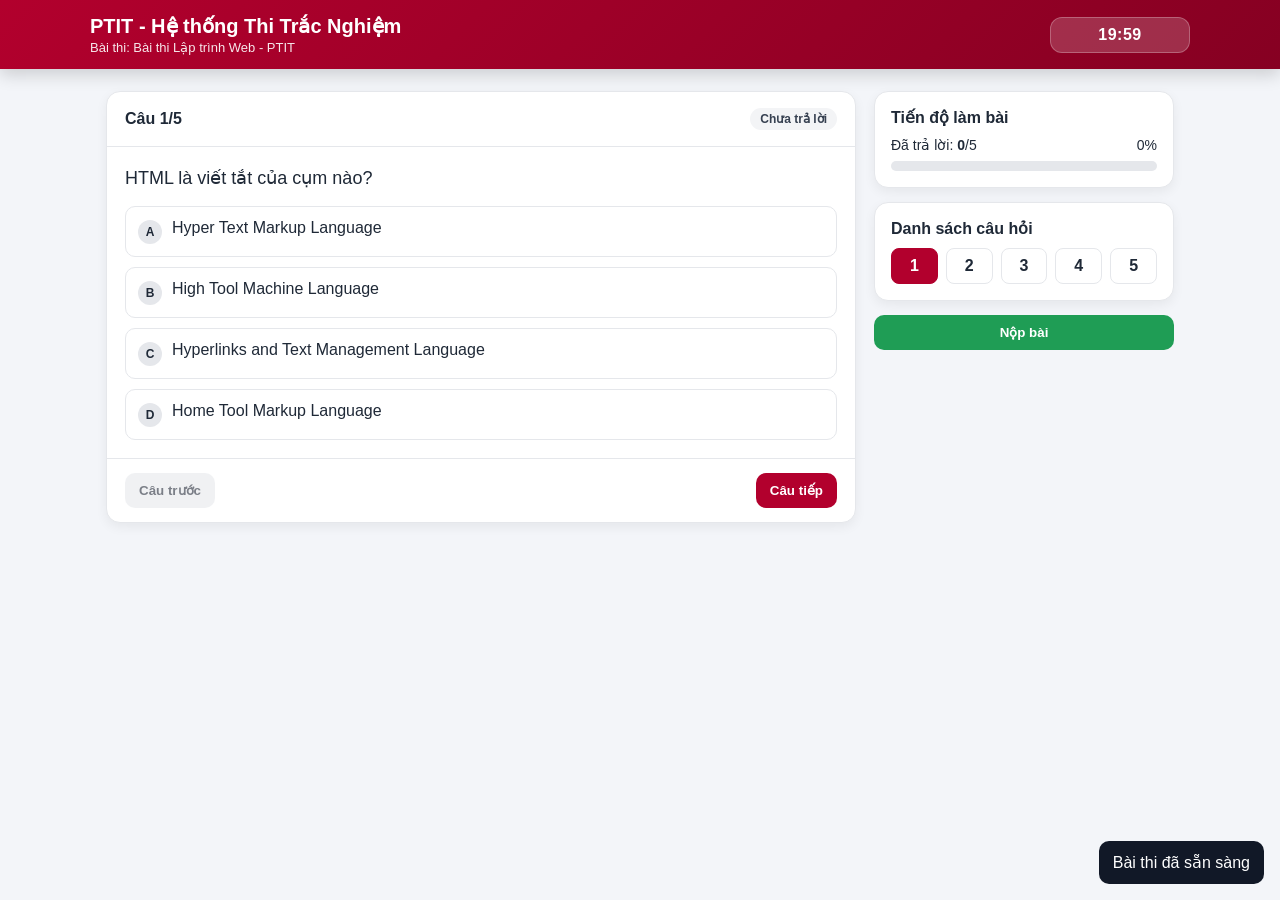
==== index.html @ 51de619d "version 1.0" ====
<!DOCTYPE html>
<html lang="vi">
<head>
	<meta charset="UTF-8" />
	<meta name="viewport" content="width=device-width, initial-scale=1.0" />
	<title>PTIT - Trang Bài Thi</title>
	<style>
		:root {
			--ptit-red: #b2002d;
			--ptit-red-dark: #860022;
			--bg: #f3f5f9;
			--card: #ffffff;
			--ok: #1f9d55;
			--bad: #d64545;
			--text: #1f2937;
			--muted: #6b7280;
			--line: #e5e7eb;
		}
		* { box-sizing: border-box; }
		body {
			margin: 0;
			font-family: "Segoe UI", Tahoma, Geneva, Verdana, sans-serif;
			color: var(--text);
			background: var(--bg);
		}
		.header {
			position: sticky;
			top: 0;
			z-index: 50;
			background: linear-gradient(135deg, var(--ptit-red), var(--ptit-red-dark));
			color: #fff;
			padding: 14px 24px;
			box-shadow: 0 6px 16px rgba(0, 0, 0, 0.16);
		}
		.header-wrap {
			max-width: 1100px;
			margin: 0 auto;
			display: flex;
			align-items: center;
			justify-content: space-between;
			gap: 16px;
		}
		.title { font-weight: 700; font-size: 20px; }
		.sub { opacity: 0.9; font-size: 13px; margin-top: 2px; }
		.timer {
			background: rgba(255,255,255,0.18);
			border: 1px solid rgba(255,255,255,0.25);
			border-radius: 12px;
			padding: 8px 14px;
			min-width: 140px;
			text-align: center;
			font-weight: 700;
			letter-spacing: 0.5px;
		}
		.timer.warn { background: rgba(255, 193, 7, 0.9); color: #111827; }
		.timer.danger { background: rgba(220, 53, 69, 0.95); }
		.layout {
			max-width: 1100px;
			margin: 22px auto;
			padding: 0 16px;
			display: grid;
			grid-template-columns: 1fr 300px;
			gap: 18px;
		}
		.card {
			background: var(--card);
			border: 1px solid var(--line);
			border-radius: 14px;
			box-shadow: 0 4px 12px rgba(0,0,0,0.06);
		}
		.question-head {
			padding: 16px 18px;
			border-bottom: 1px solid var(--line);
			display: flex;
			align-items: center;
			justify-content: space-between;
			gap: 12px;
		}
		.badge {
			font-size: 12px;
			border-radius: 999px;
			padding: 4px 10px;
			font-weight: 600;
			background: #f3f4f6;
			color: #374151;
		}
		.badge.ok { background: #e8f7ef; color: #0f7c3a; }
		.question-body { padding: 18px; }
		.question-text { font-size: 18px; margin: 0 0 14px; line-height: 1.5; }
		.opts { display: grid; gap: 10px; }
		.opt {
			border: 1px solid var(--line);
			border-radius: 10px;
			padding: 12px;
			cursor: pointer;
			display: flex;
			gap: 10px;
			align-items: flex-start;
			transition: all .2s ease;
		}
		.opt:hover { border-color: var(--ptit-red); background: #fff7f9; }
		.opt.active { border-color: var(--ptit-red); background: #fff1f4; }
		.letter {
			width: 24px;
			height: 24px;
			border-radius: 50%;
			background: #e5e7eb;
			display: inline-flex;
			align-items: center;
			justify-content: center;
			font-weight: 700;
			font-size: 12px;
			flex-shrink: 0;
			margin-top: 1px;
		}
		.opt.active .letter { background: var(--ptit-red); color: #fff; }
		.q-nav {
			border-top: 1px solid var(--line);
			padding: 14px 18px;
			display: flex;
			justify-content: space-between;
			gap: 10px;
		}
		.btn {
			border: none;
			border-radius: 10px;
			padding: 10px 14px;
			cursor: pointer;
			font-weight: 600;
		}
		.btn:disabled { opacity: 0.55; cursor: not-allowed; }
		.btn-primary { background: var(--ptit-red); color: #fff; }
		.btn-secondary { background: #e5e7eb; color: #111827; }
		.btn-success { background: var(--ok); color: #fff; }
		.sidebar-box { padding: 16px; margin-bottom: 14px; }
		.sidebar-title { font-weight: 700; margin-bottom: 10px; }
		.progress {
			height: 10px;
			background: #e5e7eb;
			border-radius: 999px;
			overflow: hidden;
		}
		.progress > div {
			height: 100%;
			width: 0;
			background: linear-gradient(90deg, #1f9d55, #22c55e);
			transition: width .2s ease;
		}
		.grid {
			display: grid;
			grid-template-columns: repeat(5, 1fr);
			gap: 8px;
		}
		.q-item {
			text-align: center;
			padding: 8px 0;
			border: 1px solid var(--line);
			border-radius: 8px;
			cursor: pointer;
			user-select: none;
			font-weight: 600;
		}
		.q-item.current { background: var(--ptit-red); color: #fff; border-color: var(--ptit-red); }
		.q-item.done { background: #e8f7ef; color: #0f7c3a; border-color: #a7e1c0; }
		.q-item.current.done { background: #0f7c3a; color: #fff; border-color: #0f7c3a; }
		.overlay {
			position: fixed;
			inset: 0;
			background: rgba(0,0,0,0.55);
			display: none;
			align-items: center;
			justify-content: center;
			z-index: 100;
			padding: 16px;
		}
		.overlay.active { display: flex; }
		.modal {
			max-width: 450px;
			width: 100%;
			background: #fff;
			border-radius: 14px;
			padding: 18px;
			border: 1px solid var(--line);
		}
		.modal h3 { margin-top: 0; }
		.note { color: var(--muted); font-size: 14px; }
		.summary-row {
			display: flex;
			justify-content: space-between;
			padding: 8px 0;
			border-bottom: 1px dashed #e5e7eb;
			font-size: 14px;
		}
		.summary-row:last-child { border-bottom: none; }
		.modal-actions { display: flex; gap: 10px; margin-top: 12px; }
		.toast {
			position: fixed;
			right: 16px;
			bottom: 16px;
			background: #111827;
			color: #fff;
			padding: 12px 14px;
			border-radius: 10px;
			display: none;
			z-index: 200;
		}
		.toast.show { display: block; }
		@media (max-width: 900px) {
			.layout { grid-template-columns: 1fr; }
			.header-wrap { flex-direction: column; align-items: flex-start; }
		}
	</style>
</head>
<body>
	<header class="header">
		<div class="header-wrap">
			<div>
				<div class="title">PTIT - Hệ thống Thi Trắc Nghiệm</div>
				<div class="sub" id="examInfo">Bài thi: Lập trình Web cơ bản</div>
			</div>
			<div class="timer" id="timer">20:00</div>
		</div>
	</header>

	<main class="layout">
		<section class="card" id="questionCard"></section>

		<aside>
			<div class="card sidebar-box">
				<div class="sidebar-title">Tiến độ làm bài</div>
				<div style="display:flex;justify-content:space-between;font-size:14px;margin-bottom:8px;">
					<span>Đã trả lời: <strong id="doneCount">0</strong>/<span id="totalCount">0</span></span>
					<span id="donePercent">0%</span>
				</div>
				<div class="progress"><div id="progressBar"></div></div>
			</div>
			<div class="card sidebar-box">
				<div class="sidebar-title">Danh sách câu hỏi</div>
				<div class="grid" id="qGrid"></div>
			</div>
			<button class="btn btn-success" style="width:100%;" id="submitBtn">Nộp bài</button>
		</aside>
	</main>

	<div class="overlay" id="submitOverlay">
		<div class="modal">
			<h3>Xác nhận nộp bài</h3>
			<p class="note">Bạn có chắc chắn muốn nộp bài? Sau khi nộp sẽ không sửa được đáp án.</p>
			<div id="submitSummary"></div>
			<div class="modal-actions">
				<button class="btn btn-secondary" id="cancelSubmit">Quay lại</button>
				<button class="btn btn-primary" id="confirmSubmit">Nộp bài ngay</button>
			</div>
		</div>
	</div>

	<div class="overlay" id="noticeOverlay">
		<div class="modal">
			<h3 id="noticeTitle">Thông báo</h3>
			<p class="note" id="noticeText"></p>
			<div class="modal-actions">
				<button class="btn btn-primary" id="goResultBtn">Xem kết quả</button>
			</div>
		</div>
	</div>

	<div class="toast" id="toast"></div>

	<script>
		const exam = {
			id: "PTIT-WEB-01",
			title: "Bài thi Lập trình Web - PTIT",
			subject: "Lập trình Web",
			durationSec: 20 * 60
		};

		const questions = [
			{
				id: 1,
				topic: "HTML",
				text: "HTML là viết tắt của cụm nào?",
				options: [
					"Hyper Text Markup Language",
					"High Tool Machine Language",
					"Hyperlinks and Text Management Language",
					"Home Tool Markup Language"
				],
				correct: 0,
				explain: "HTML là Hyper Text Markup Language."
			},
			{
				id: 2,
				topic: "CSS",
				text: "Thuộc tính CSS nào dùng để đổi màu chữ?",
				options: ["font-color", "text-color", "color", "foreground"],
				correct: 2,
				explain: "Thuộc tính đúng là color."
			},
			{
				id: 3,
				topic: "JavaScript",
				text: "Phương thức nào lấy phần tử theo id?",
				options: ["getElementById", "queryById", "selectById", "findElement"],
				correct: 0,
				explain: "Dùng document.getElementById()."
			},
			{
				id: 4,
				topic: "HTML",
				text: "Thẻ nào dùng để tạo liên kết?",
				options: ["<link>", "<a>", "<href>", "<url>"],
				correct: 1,
				explain: "Thẻ anchor <a> tạo hyperlink."
			},
			{
				id: 5,
				topic: "JavaScript",
				text: "Khai báo nào hợp lệ trong ES6?",
				options: ["var", "let", "const", "Cả 3 đáp án"],
				correct: 3,
				explain: "ES6 hỗ trợ var, let và const."
			}
		];

		let current = 0;
		let answers = {};
		let left = exam.durationSec;
		let timer = null;
		let submitted = false;

		const timerEl = document.getElementById("timer");
		const questionCard = document.getElementById("questionCard");
		const qGrid = document.getElementById("qGrid");
		const doneCountEl = document.getElementById("doneCount");
		const donePercentEl = document.getElementById("donePercent");
		const totalCountEl = document.getElementById("totalCount");
		const progressBar = document.getElementById("progressBar");

		document.getElementById("examInfo").textContent = `Bài thi: ${exam.title}`;
		totalCountEl.textContent = questions.length;

		function formatTime(totalSec) {
			const m = Math.floor(totalSec / 60).toString().padStart(2, "0");
			const s = (totalSec % 60).toString().padStart(2, "0");
			return `${m}:${s}`;
		}

		function showToast(message) {
			const toast = document.getElementById("toast");
			toast.textContent = message;
			toast.classList.add("show");
			setTimeout(() => toast.classList.remove("show"), 1800);
		}

		function renderQuestion() {
			const q = questions[current];
			const selected = answers[q.id];
			questionCard.innerHTML = `
				<div class="question-head">
					<strong>Câu ${current + 1}/${questions.length}</strong>
					<span class="badge ${selected !== undefined ? "ok" : ""}">${selected !== undefined ? "Đã trả lời" : "Chưa trả lời"}</span>
				</div>
				<div class="question-body">
					<p class="question-text">${q.text}</p>
					<div class="opts">
						${q.options.map((opt, idx) => `
							<label class="opt ${selected === idx ? "active" : ""}" data-opt="${idx}">
								<span class="letter">${String.fromCharCode(65 + idx)}</span>
								<span>${opt}</span>
							</label>
						`).join("")}
					</div>
				</div>
				<div class="q-nav">
					<button class="btn btn-secondary" id="prevBtn" ${current === 0 ? "disabled" : ""}>Câu trước</button>
					<button class="btn btn-primary" id="nextBtn" ${current === questions.length - 1 ? "disabled" : ""}>Câu tiếp</button>
				</div>
			`;

			questionCard.querySelectorAll(".opt").forEach(node => {
				node.addEventListener("click", () => {
					if (submitted) return;
					answers[q.id] = Number(node.dataset.opt);
					renderQuestion();
					renderGrid();
					renderProgress();
				});
			});

			document.getElementById("prevBtn").addEventListener("click", () => {
				if (current > 0) {
					current -= 1;
					renderQuestion();
					renderGrid();
				}
			});
			document.getElementById("nextBtn").addEventListener("click", () => {
				if (current < questions.length - 1) {
					current += 1;
					renderQuestion();
					renderGrid();
				}
			});
		}

		function renderGrid() {
			qGrid.innerHTML = questions.map((q, idx) => {
				const done = answers[q.id] !== undefined;
				const classes = ["q-item", idx === current ? "current" : "", done ? "done" : ""].join(" ");
				return `<div class="${classes}" data-idx="${idx}">${idx + 1}</div>`;
			}).join("");

			qGrid.querySelectorAll(".q-item").forEach(node => {
				node.addEventListener("click", () => {
					current = Number(node.dataset.idx);
					renderQuestion();
					renderGrid();
				});
			});
		}

		function renderProgress() {
			const done = Object.keys(answers).length;
			const percent = Math.round((done / questions.length) * 100);
			doneCountEl.textContent = done;
			donePercentEl.textContent = `${percent}%`;
			progressBar.style.width = `${percent}%`;
		}

		function saveResult(reason) {
			const detail = questions.map(q => {
				const selected = answers[q.id] !== undefined ? answers[q.id] : null;
				return {
					questionId: q.id,
					topic: q.topic,
					text: q.text,
					options: q.options,
					correctAnswer: q.correct,
					selectedAnswer: selected,
					isCorrect: selected === q.correct,
					explain: q.explain
				};
			});

			const correct = detail.filter(x => x.isCorrect).length;
			const wrong = questions.length - correct;
			const score10 = Number(((correct / questions.length) * 10).toFixed(2));

			const topicMap = {};
			detail.forEach(d => {
				if (!topicMap[d.topic]) topicMap[d.topic] = { total: 0, correct: 0 };
				topicMap[d.topic].total += 1;
				if (d.isCorrect) topicMap[d.topic].correct += 1;
			});

			const result = {
				examId: exam.id,
				examTitle: exam.title,
				subject: exam.subject,
				totalQuestions: questions.length,
				correct,
				wrong,
				score10,
				scorePercent: Number(((correct / questions.length) * 100).toFixed(2)),
				submittedAt: new Date().toISOString(),
				timeUsedSec: exam.durationSec - left,
				durationSec: exam.durationSec,
				submitReason: reason,
				detail,
				topicStats: topicMap,
				classStats: {
					averagePercent: 72,
					maxPercent: 96,
					minPercent: 38
				}
			};

			localStorage.setItem("fe01_exam_result", JSON.stringify(result));
			return result;
		}

		function showNotice(title, text) {
			document.getElementById("noticeTitle").textContent = title;
			document.getElementById("noticeText").textContent = text;
			document.getElementById("noticeOverlay").classList.add("active");
		}

		function submitExam(reason) {
			if (submitted) return;
			submitted = true;
			clearInterval(timer);
			saveResult(reason);
			showNotice("Đã nộp bài", reason);
		}

		function updateTimer() {
			timerEl.textContent = formatTime(left);
			timerEl.classList.remove("warn", "danger");
			if (left <= 300 && left > 60) timerEl.classList.add("warn");
			if (left <= 60) timerEl.classList.add("danger");

			if (left <= 0) {
				submitExam("Hết thời gian làm bài. Hệ thống đã tự động nộp bài.");
				return;
			}
			left -= 1;
		}

		function openSubmitModal() {
			if (submitted) return;
			const done = Object.keys(answers).length;
			const remain = questions.length - done;
			document.getElementById("submitSummary").innerHTML = `
				<div class="summary-row"><span>Tổng số câu</span><strong>${questions.length}</strong></div>
				<div class="summary-row"><span>Đã trả lời</span><strong>${done}</strong></div>
				<div class="summary-row"><span>Chưa trả lời</span><strong>${remain}</strong></div>
				<div class="summary-row"><span>Thời gian còn lại</span><strong>${formatTime(left)}</strong></div>
			`;
			document.getElementById("submitOverlay").classList.add("active");
		}

		document.getElementById("submitBtn").addEventListener("click", openSubmitModal);
		document.getElementById("cancelSubmit").addEventListener("click", () => {
			document.getElementById("submitOverlay").classList.remove("active");
		});
		document.getElementById("confirmSubmit").addEventListener("click", () => {
			document.getElementById("submitOverlay").classList.remove("active");
			submitExam("Nộp bài thành công.");
		});
		document.getElementById("goResultBtn").addEventListener("click", () => {
			window.location.href = "results.html";
		});

		renderQuestion();
		renderGrid();
		renderProgress();
		updateTimer();
		timer = setInterval(updateTimer, 1000);

		showToast("Bài thi đã sẵn sàng");
	</script>
</body>
</html>
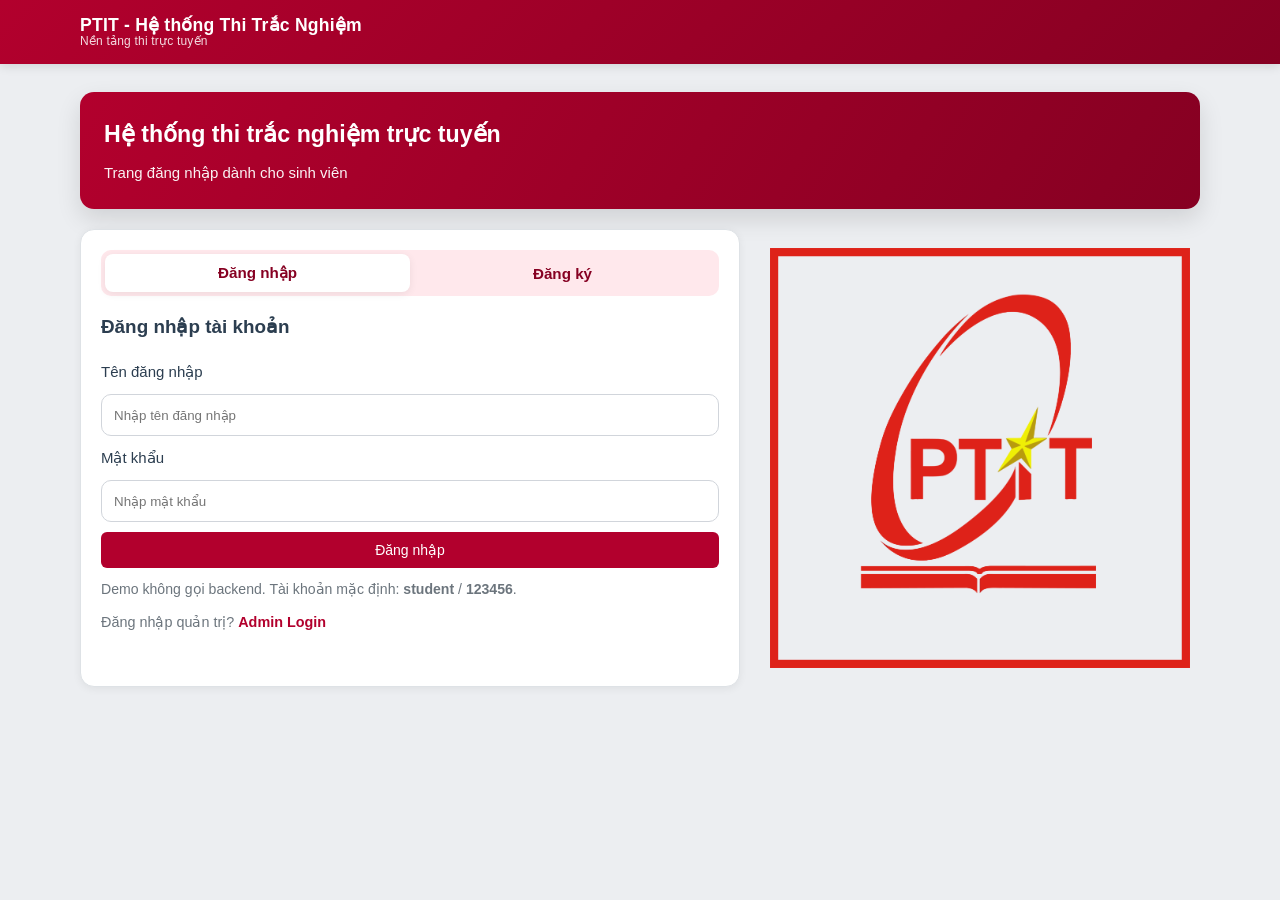
==== commit 42f49b30: "version 1.2" ====
--- a/index.html
+++ b/index.html
@@ -1,543 +1,16 @@
 <!DOCTYPE html>
 <html lang="vi">
-<head>
-	<meta charset="UTF-8" />
-	<meta name="viewport" content="width=device-width, initial-scale=1.0" />
-	<title>PTIT - Trang Bài Thi</title>
-	<style>
-		:root {
-			--ptit-red: #b2002d;
-			--ptit-red-dark: #860022;
-			--bg: #f3f5f9;
-			--card: #ffffff;
-			--ok: #1f9d55;
-			--bad: #d64545;
-			--text: #1f2937;
-			--muted: #6b7280;
-			--line: #e5e7eb;
-		}
-		* { box-sizing: border-box; }
-		body {
-			margin: 0;
-			font-family: "Segoe UI", Tahoma, Geneva, Verdana, sans-serif;
-			color: var(--text);
-			background: var(--bg);
-		}
-		.header {
-			position: sticky;
-			top: 0;
-			z-index: 50;
-			background: linear-gradient(135deg, var(--ptit-red), var(--ptit-red-dark));
-			color: #fff;
-			padding: 14px 24px;
-			box-shadow: 0 6px 16px rgba(0, 0, 0, 0.16);
-		}
-		.header-wrap {
-			max-width: 1100px;
-			margin: 0 auto;
-			display: flex;
-			align-items: center;
-			justify-content: space-between;
-			gap: 16px;
-		}
-		.title { font-weight: 700; font-size: 20px; }
-		.sub { opacity: 0.9; font-size: 13px; margin-top: 2px; }
-		.timer {
-			background: rgba(255,255,255,0.18);
-			border: 1px solid rgba(255,255,255,0.25);
-			border-radius: 12px;
-			padding: 8px 14px;
-			min-width: 140px;
-			text-align: center;
-			font-weight: 700;
-			letter-spacing: 0.5px;
-		}
-		.timer.warn { background: rgba(255, 193, 7, 0.9); color: #111827; }
-		.timer.danger { background: rgba(220, 53, 69, 0.95); }
-		.layout {
-			max-width: 1100px;
-			margin: 22px auto;
-			padding: 0 16px;
-			display: grid;
-			grid-template-columns: 1fr 300px;
-			gap: 18px;
-		}
-		.card {
-			background: var(--card);
-			border: 1px solid var(--line);
-			border-radius: 14px;
-			box-shadow: 0 4px 12px rgba(0,0,0,0.06);
-		}
-		.question-head {
-			padding: 16px 18px;
-			border-bottom: 1px solid var(--line);
-			display: flex;
-			align-items: center;
-			justify-content: space-between;
-			gap: 12px;
-		}
-		.badge {
-			font-size: 12px;
-			border-radius: 999px;
-			padding: 4px 10px;
-			font-weight: 600;
-			background: #f3f4f6;
-			color: #374151;
-		}
-		.badge.ok { background: #e8f7ef; color: #0f7c3a; }
-		.question-body { padding: 18px; }
-		.question-text { font-size: 18px; margin: 0 0 14px; line-height: 1.5; }
-		.opts { display: grid; gap: 10px; }
-		.opt {
-			border: 1px solid var(--line);
-			border-radius: 10px;
-			padding: 12px;
-			cursor: pointer;
-			display: flex;
-			gap: 10px;
-			align-items: flex-start;
-			transition: all .2s ease;
-		}
-		.opt:hover { border-color: var(--ptit-red); background: #fff7f9; }
-		.opt.active { border-color: var(--ptit-red); background: #fff1f4; }
-		.letter {
-			width: 24px;
-			height: 24px;
-			border-radius: 50%;
-			background: #e5e7eb;
-			display: inline-flex;
-			align-items: center;
-			justify-content: center;
-			font-weight: 700;
-			font-size: 12px;
-			flex-shrink: 0;
-			margin-top: 1px;
-		}
-		.opt.active .letter { background: var(--ptit-red); color: #fff; }
-		.q-nav {
-			border-top: 1px solid var(--line);
-			padding: 14px 18px;
-			display: flex;
-			justify-content: space-between;
-			gap: 10px;
-		}
-		.btn {
-			border: none;
-			border-radius: 10px;
-			padding: 10px 14px;
-			cursor: pointer;
-			font-weight: 600;
-		}
-		.btn:disabled { opacity: 0.55; cursor: not-allowed; }
-		.btn-primary { background: var(--ptit-red); color: #fff; }
-		.btn-secondary { background: #e5e7eb; color: #111827; }
-		.btn-success { background: var(--ok); color: #fff; }
-		.sidebar-box { padding: 16px; margin-bottom: 14px; }
-		.sidebar-title { font-weight: 700; margin-bottom: 10px; }
-		.progress {
-			height: 10px;
-			background: #e5e7eb;
-			border-radius: 999px;
-			overflow: hidden;
-		}
-		.progress > div {
-			height: 100%;
-			width: 0;
-			background: linear-gradient(90deg, #1f9d55, #22c55e);
-			transition: width .2s ease;
-		}
-		.grid {
-			display: grid;
-			grid-template-columns: repeat(5, 1fr);
-			gap: 8px;
-		}
-		.q-item {
-			text-align: center;
-			padding: 8px 0;
-			border: 1px solid var(--line);
-			border-radius: 8px;
-			cursor: pointer;
-			user-select: none;
-			font-weight: 600;
-		}
-		.q-item.current { background: var(--ptit-red); color: #fff; border-color: var(--ptit-red); }
-		.q-item.done { background: #e8f7ef; color: #0f7c3a; border-color: #a7e1c0; }
-		.q-item.current.done { background: #0f7c3a; color: #fff; border-color: #0f7c3a; }
-		.overlay {
-			position: fixed;
-			inset: 0;
-			background: rgba(0,0,0,0.55);
-			display: none;
-			align-items: center;
-			justify-content: center;
-			z-index: 100;
-			padding: 16px;
-		}
-		.overlay.active { display: flex; }
-		.modal {
-			max-width: 450px;
-			width: 100%;
-			background: #fff;
-			border-radius: 14px;
-			padding: 18px;
-			border: 1px solid var(--line);
-		}
-		.modal h3 { margin-top: 0; }
-		.note { color: var(--muted); font-size: 14px; }
-		.summary-row {
-			display: flex;
-			justify-content: space-between;
-			padding: 8px 0;
-			border-bottom: 1px dashed #e5e7eb;
-			font-size: 14px;
-		}
-		.summary-row:last-child { border-bottom: none; }
-		.modal-actions { display: flex; gap: 10px; margin-top: 12px; }
-		.toast {
-			position: fixed;
-			right: 16px;
-			bottom: 16px;
-			background: #111827;
-			color: #fff;
-			padding: 12px 14px;
-			border-radius: 10px;
-			display: none;
-			z-index: 200;
-		}
-		.toast.show { display: block; }
-		@media (max-width: 900px) {
-			.layout { grid-template-columns: 1fr; }
-			.header-wrap { flex-direction: column; align-items: flex-start; }
-		}
-	</style>
-</head>
-<body>
-	<header class="header">
-		<div class="header-wrap">
-			<div>
-				<div class="title">PTIT - Hệ thống Thi Trắc Nghiệm</div>
-				<div class="sub" id="examInfo">Bài thi: Lập trình Web cơ bản</div>
-			</div>
-			<div class="timer" id="timer">20:00</div>
-		</div>
-	</header>
-
-	<main class="layout">
-		<section class="card" id="questionCard"></section>
-
-		<aside>
-			<div class="card sidebar-box">
-				<div class="sidebar-title">Tiến độ làm bài</div>
-				<div style="display:flex;justify-content:space-between;font-size:14px;margin-bottom:8px;">
-					<span>Đã trả lời: <strong id="doneCount">0</strong>/<span id="totalCount">0</span></span>
-					<span id="donePercent">0%</span>
-				</div>
-				<div class="progress"><div id="progressBar"></div></div>
-			</div>
-			<div class="card sidebar-box">
-				<div class="sidebar-title">Danh sách câu hỏi</div>
-				<div class="grid" id="qGrid"></div>
-			</div>
-			<button class="btn btn-success" style="width:100%;" id="submitBtn">Nộp bài</button>
-		</aside>
-	</main>
-
-	<div class="overlay" id="submitOverlay">
-		<div class="modal">
-			<h3>Xác nhận nộp bài</h3>
-			<p class="note">Bạn có chắc chắn muốn nộp bài? Sau khi nộp sẽ không sửa được đáp án.</p>
-			<div id="submitSummary"></div>
-			<div class="modal-actions">
-				<button class="btn btn-secondary" id="cancelSubmit">Quay lại</button>
-				<button class="btn btn-primary" id="confirmSubmit">Nộp bài ngay</button>
-			</div>
-		</div>
-	</div>
-
-	<div class="overlay" id="noticeOverlay">
-		<div class="modal">
-			<h3 id="noticeTitle">Thông báo</h3>
-			<p class="note" id="noticeText"></p>
-			<div class="modal-actions">
-				<button class="btn btn-primary" id="goResultBtn">Xem kết quả</button>
-			</div>
-		</div>
-	</div>
-
-	<div class="toast" id="toast"></div>
-
-	<script>
-		const exam = {
-			id: "PTIT-WEB-01",
-			title: "Bài thi Lập trình Web - PTIT",
-			subject: "Lập trình Web",
-			durationSec: 20 * 60
-		};
-
-		const questions = [
-			{
-				id: 1,
-				topic: "HTML",
-				text: "HTML là viết tắt của cụm nào?",
-				options: [
-					"Hyper Text Markup Language",
-					"High Tool Machine Language",
-					"Hyperlinks and Text Management Language",
-					"Home Tool Markup Language"
-				],
-				correct: 0,
-				explain: "HTML là Hyper Text Markup Language."
-			},
-			{
-				id: 2,
-				topic: "CSS",
-				text: "Thuộc tính CSS nào dùng để đổi màu chữ?",
-				options: ["font-color", "text-color", "color", "foreground"],
-				correct: 2,
-				explain: "Thuộc tính đúng là color."
-			},
-			{
-				id: 3,
-				topic: "JavaScript",
-				text: "Phương thức nào lấy phần tử theo id?",
-				options: ["getElementById", "queryById", "selectById", "findElement"],
-				correct: 0,
-				explain: "Dùng document.getElementById()."
-			},
-			{
-				id: 4,
-				topic: "HTML",
-				text: "Thẻ nào dùng để tạo liên kết?",
-				options: ["<link>", "<a>", "<href>", "<url>"],
-				correct: 1,
-				explain: "Thẻ anchor <a> tạo hyperlink."
-			},
-			{
-				id: 5,
-				topic: "JavaScript",
-				text: "Khai báo nào hợp lệ trong ES6?",
-				options: ["var", "let", "const", "Cả 3 đáp án"],
-				correct: 3,
-				explain: "ES6 hỗ trợ var, let và const."
-			}
-		];
-
-		let current = 0;
-		let answers = {};
-		let left = exam.durationSec;
-		let timer = null;
-		let submitted = false;
-
-		const timerEl = document.getElementById("timer");
-		const questionCard = document.getElementById("questionCard");
-		const qGrid = document.getElementById("qGrid");
-		const doneCountEl = document.getElementById("doneCount");
-		const donePercentEl = document.getElementById("donePercent");
-		const totalCountEl = document.getElementById("totalCount");
-		const progressBar = document.getElementById("progressBar");
-
-		document.getElementById("examInfo").textContent = `Bài thi: ${exam.title}`;
-		totalCountEl.textContent = questions.length;
-
-		function formatTime(totalSec) {
-			const m = Math.floor(totalSec / 60).toString().padStart(2, "0");
-			const s = (totalSec % 60).toString().padStart(2, "0");
-			return `${m}:${s}`;
-		}
-
-		function showToast(message) {
-			const toast = document.getElementById("toast");
-			toast.textContent = message;
-			toast.classList.add("show");
-			setTimeout(() => toast.classList.remove("show"), 1800);
-		}
-
-		function renderQuestion() {
-			const q = questions[current];
-			const selected = answers[q.id];
-			questionCard.innerHTML = `
-				<div class="question-head">
-					<strong>Câu ${current + 1}/${questions.length}</strong>
-					<span class="badge ${selected !== undefined ? "ok" : ""}">${selected !== undefined ? "Đã trả lời" : "Chưa trả lời"}</span>
-				</div>
-				<div class="question-body">
-					<p class="question-text">${q.text}</p>
-					<div class="opts">
-						${q.options.map((opt, idx) => `
-							<label class="opt ${selected === idx ? "active" : ""}" data-opt="${idx}">
-								<span class="letter">${String.fromCharCode(65 + idx)}</span>
-								<span>${opt}</span>
-							</label>
-						`).join("")}
-					</div>
-				</div>
-				<div class="q-nav">
-					<button class="btn btn-secondary" id="prevBtn" ${current === 0 ? "disabled" : ""}>Câu trước</button>
-					<button class="btn btn-primary" id="nextBtn" ${current === questions.length - 1 ? "disabled" : ""}>Câu tiếp</button>
-				</div>
-			`;
-
-			questionCard.querySelectorAll(".opt").forEach(node => {
-				node.addEventListener("click", () => {
-					if (submitted) return;
-					answers[q.id] = Number(node.dataset.opt);
-					renderQuestion();
-					renderGrid();
-					renderProgress();
-				});
-			});
-
-			document.getElementById("prevBtn").addEventListener("click", () => {
-				if (current > 0) {
-					current -= 1;
-					renderQuestion();
-					renderGrid();
-				}
-			});
-			document.getElementById("nextBtn").addEventListener("click", () => {
-				if (current < questions.length - 1) {
-					current += 1;
-					renderQuestion();
-					renderGrid();
-				}
-			});
-		}
-
-		function renderGrid() {
-			qGrid.innerHTML = questions.map((q, idx) => {
-				const done = answers[q.id] !== undefined;
-				const classes = ["q-item", idx === current ? "current" : "", done ? "done" : ""].join(" ");
-				return `<div class="${classes}" data-idx="${idx}">${idx + 1}</div>`;
-			}).join("");
-
-			qGrid.querySelectorAll(".q-item").forEach(node => {
-				node.addEventListener("click", () => {
-					current = Number(node.dataset.idx);
-					renderQuestion();
-					renderGrid();
-				});
-			});
-		}
-
-		function renderProgress() {
-			const done = Object.keys(answers).length;
-			const percent = Math.round((done / questions.length) * 100);
-			doneCountEl.textContent = done;
-			donePercentEl.textContent = `${percent}%`;
-			progressBar.style.width = `${percent}%`;
-		}
-
-		function saveResult(reason) {
-			const detail = questions.map(q => {
-				const selected = answers[q.id] !== undefined ? answers[q.id] : null;
-				return {
-					questionId: q.id,
-					topic: q.topic,
-					text: q.text,
-					options: q.options,
-					correctAnswer: q.correct,
-					selectedAnswer: selected,
-					isCorrect: selected === q.correct,
-					explain: q.explain
-				};
-			});
-
-			const correct = detail.filter(x => x.isCorrect).length;
-			const wrong = questions.length - correct;
-			const score10 = Number(((correct / questions.length) * 10).toFixed(2));
-
-			const topicMap = {};
-			detail.forEach(d => {
-				if (!topicMap[d.topic]) topicMap[d.topic] = { total: 0, correct: 0 };
-				topicMap[d.topic].total += 1;
-				if (d.isCorrect) topicMap[d.topic].correct += 1;
-			});
-
-			const result = {
-				examId: exam.id,
-				examTitle: exam.title,
-				subject: exam.subject,
-				totalQuestions: questions.length,
-				correct,
-				wrong,
-				score10,
-				scorePercent: Number(((correct / questions.length) * 100).toFixed(2)),
-				submittedAt: new Date().toISOString(),
-				timeUsedSec: exam.durationSec - left,
-				durationSec: exam.durationSec,
-				submitReason: reason,
-				detail,
-				topicStats: topicMap,
-				classStats: {
-					averagePercent: 72,
-					maxPercent: 96,
-					minPercent: 38
-				}
-			};
-
-			localStorage.setItem("fe01_exam_result", JSON.stringify(result));
-			return result;
-		}
-
-		function showNotice(title, text) {
-			document.getElementById("noticeTitle").textContent = title;
-			document.getElementById("noticeText").textContent = text;
-			document.getElementById("noticeOverlay").classList.add("active");
-		}
-
-		function submitExam(reason) {
-			if (submitted) return;
-			submitted = true;
-			clearInterval(timer);
-			saveResult(reason);
-			showNotice("Đã nộp bài", reason);
-		}
-
-		function updateTimer() {
-			timerEl.textContent = formatTime(left);
-			timerEl.classList.remove("warn", "danger");
-			if (left <= 300 && left > 60) timerEl.classList.add("warn");
-			if (left <= 60) timerEl.classList.add("danger");
-
-			if (left <= 0) {
-				submitExam("Hết thời gian làm bài. Hệ thống đã tự động nộp bài.");
-				return;
-			}
-			left -= 1;
-		}
-
-		function openSubmitModal() {
-			if (submitted) return;
-			const done = Object.keys(answers).length;
-			const remain = questions.length - done;
-			document.getElementById("submitSummary").innerHTML = `
-				<div class="summary-row"><span>Tổng số câu</span><strong>${questions.length}</strong></div>
-				<div class="summary-row"><span>Đã trả lời</span><strong>${done}</strong></div>
-				<div class="summary-row"><span>Chưa trả lời</span><strong>${remain}</strong></div>
-				<div class="summary-row"><span>Thời gian còn lại</span><strong>${formatTime(left)}</strong></div>
-			`;
-			document.getElementById("submitOverlay").classList.add("active");
-		}
-
-		document.getElementById("submitBtn").addEventListener("click", openSubmitModal);
-		document.getElementById("cancelSubmit").addEventListener("click", () => {
-			document.getElementById("submitOverlay").classList.remove("active");
-		});
-		document.getElementById("confirmSubmit").addEventListener("click", () => {
-			document.getElementById("submitOverlay").classList.remove("active");
-			submitExam("Nộp bài thành công.");
-		});
-		document.getElementById("goResultBtn").addEventListener("click", () => {
-			window.location.href = "results.html";
-		});
-
-		renderQuestion();
-		renderGrid();
-		renderProgress();
-		updateTimer();
-		timer = setInterval(updateTimer, 1000);
-
-		showToast("Bài thi đã sẵn sàng");
-	</script>
-</body>
+  <head>
+    <meta charset="UTF-8" />
+    <meta name="viewport" content="width=device-width, initial-scale=1.0" />
+    <title>PTIT - Hệ thống Thi Trắc Nghiệm</title>
+    <meta http-equiv="refresh" content="0; url=user-auth.html" />
+    <script>
+      window.location.replace("user-auth.html");
+    </script>
+  </head>
+  <body>
+    <p>Đang chuyển hướng... Nếu không tự chuyển, bấm <a href="user-auth.html">vào đây</a>.</p>
+  </body>
 </html>
+  
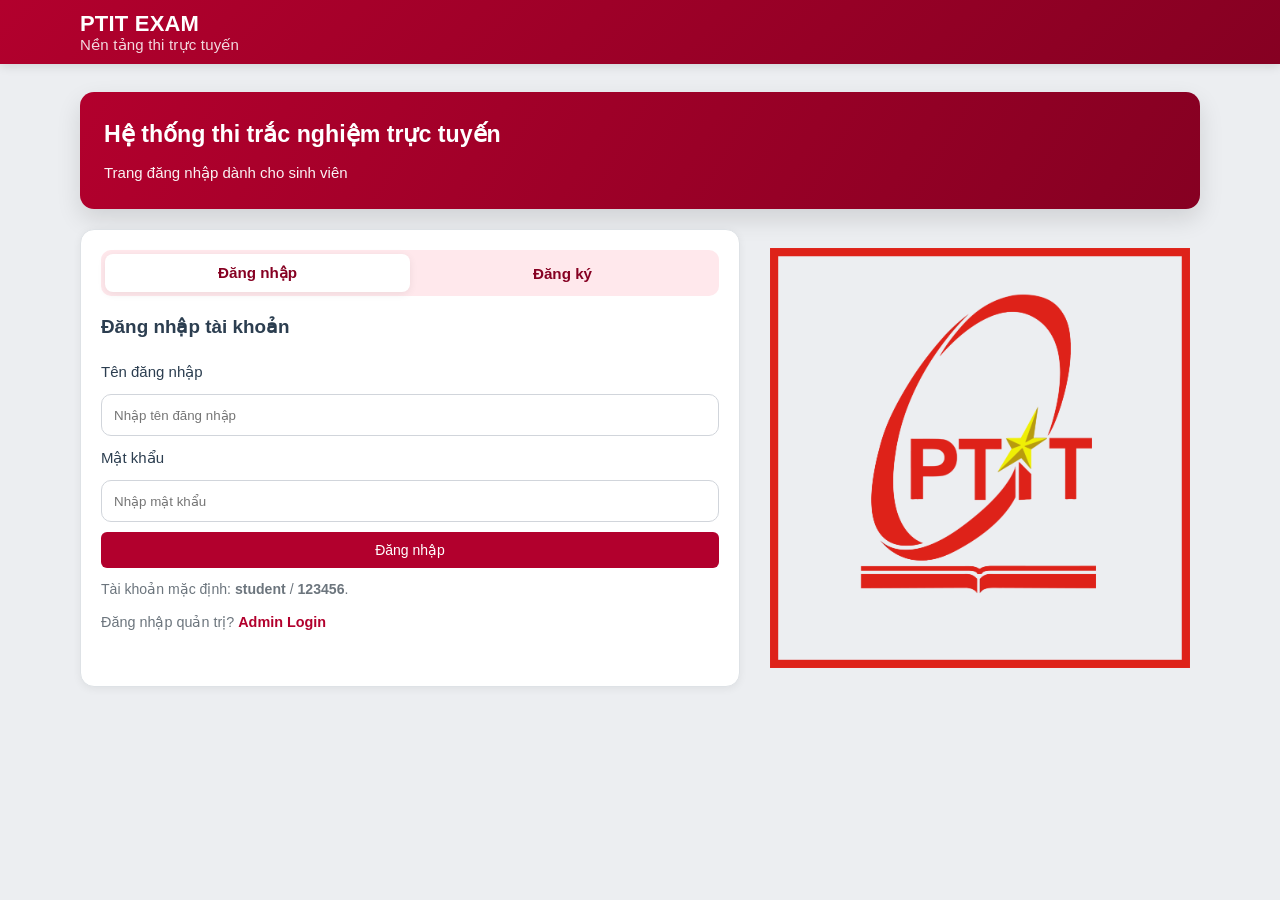
==== commit 8d726284: "version 1.4" ====
--- a/index.html
+++ b/index.html
@@ -3,7 +3,7 @@
   <head>
     <meta charset="UTF-8" />
     <meta name="viewport" content="width=device-width, initial-scale=1.0" />
-    <title>PTIT - Hệ thống Thi Trắc Nghiệm</title>
+    <title>PTIT EXAM</title>
     <meta http-equiv="refresh" content="0; url=user-auth.html" />
     <script>
       window.location.replace("user-auth.html");
